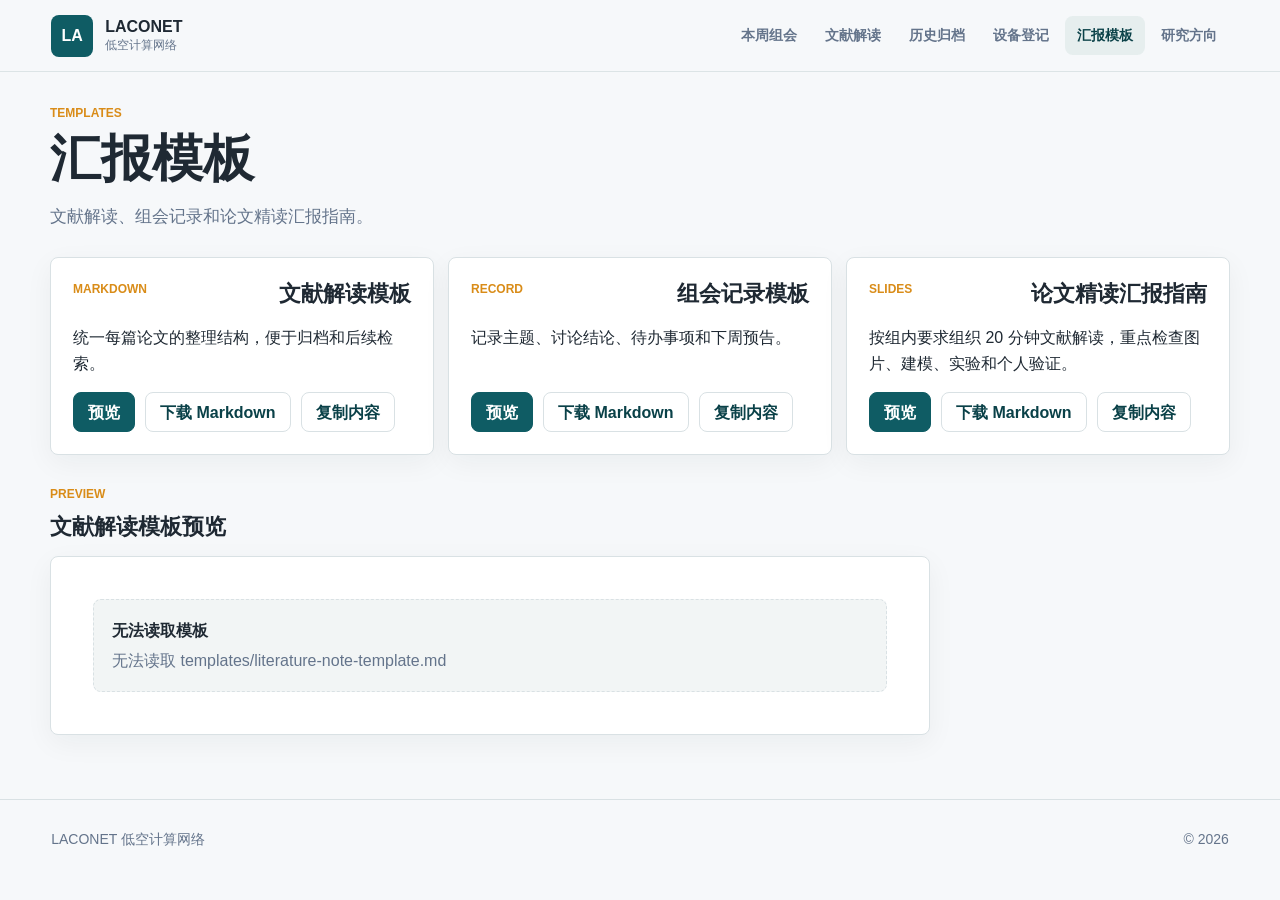
==== templates.html @ 21fc77a0 "Expand presentation guide" ====
<!doctype html>
<html lang="zh-CN">
  <head>
    <meta charset="utf-8">
    <meta name="viewport" content="width=device-width, initial-scale=1">
    <title>汇报模板 | LACONET</title>
    <meta name="description" content="LACONET 文献解读、组会记录与 PPT 检查模板。">
    <link rel="icon" href="assets/favicon.svg" type="image/svg+xml">
    <link rel="stylesheet" href="assets/css/styles.css">
  </head>
  <body data-page="templates">
    <header class="site-header">
      <a class="brand" href="index.html" aria-label="LACONET 首页">
        <span class="brand-mark">LA</span>
        <span>
          <strong>LACONET</strong>
          <small>低空计算网络</small>
        </span>
      </a>
      <nav class="site-nav" aria-label="主导航">
        <a href="index.html" data-nav="home">本周组会</a>
        <a href="papers.html" data-nav="papers">文献解读</a>
        <a href="archive.html" data-nav="archive">历史归档</a>
        <a href="equipment.html" data-nav="equipment">设备登记</a>
        <a href="templates.html" data-nav="templates">汇报模板</a>
        <a href="directions.html" data-nav="directions">研究方向</a>
      </nav>
    </header>

    <main class="page-shell">
      <section class="page-heading">
        <p class="eyebrow">Templates</p>
        <h1>汇报模板</h1>
        <p>文献解读、组会记录和论文精读汇报指南。</p>
      </section>

      <section class="template-grid">
        <article class="card template-card">
          <div class="card-head">
            <p class="eyebrow">Markdown</p>
            <h2>文献解读模板</h2>
          </div>
          <p>统一每篇论文的整理结构，便于归档和后续检索。</p>
          <div class="template-actions">
            <button class="button primary" type="button" data-template-select="literature">预览</button>
            <button class="button ghost" type="button" data-template-download="literature">下载 Markdown</button>
            <button class="button ghost" type="button" data-template-copy="literature">复制内容</button>
          </div>
        </article>
        <article class="card template-card">
          <div class="card-head">
            <p class="eyebrow">Record</p>
            <h2>组会记录模板</h2>
          </div>
          <p>记录主题、讨论结论、待办事项和下周预告。</p>
          <div class="template-actions">
            <button class="button primary" type="button" data-template-select="meeting">预览</button>
            <button class="button ghost" type="button" data-template-download="meeting">下载 Markdown</button>
            <button class="button ghost" type="button" data-template-copy="meeting">复制内容</button>
          </div>
        </article>
        <article class="card template-card">
          <div class="card-head">
            <p class="eyebrow">Slides</p>
            <h2>论文精读汇报指南</h2>
          </div>
          <p>按组内要求组织 20 分钟文献解读，重点检查图片、建模、实验和个人验证。</p>
          <div class="template-actions">
            <button class="button primary" type="button" data-template-select="slides">预览</button>
            <button class="button ghost" type="button" data-template-download="slides">下载 Markdown</button>
            <button class="button ghost" type="button" data-template-copy="slides">复制内容</button>
          </div>
        </article>
      </section>

      <section class="section-block">
        <div class="section-title">
          <p class="eyebrow">Preview</p>
          <h2 id="templatePreviewTitle">文献解读模板预览</h2>
        </div>
        <article class="article-body compact" id="templatePreview">
          <div class="skeleton-block tall"></div>
        </article>
      </section>
    </main>

    <footer class="site-footer">
      <span>LACONET 低空计算网络</span>
      <span>© <span id="currentYear"></span></span>
    </footer>

    <script src="assets/js/data.js"></script>
    <script src="assets/js/main.js"></script>
  </body>
</html>
---- assets/css/styles.css ----
:root {
  --bg: #f6f8fa;
  --surface: #ffffff;
  --surface-soft: #f2f5f5;
  --text: #1f2933;
  --muted: #64748b;
  --line: #d9e1e4;
  --primary: #0f5c64;
  --primary-dark: #0a4148;
  --accent: #d98c18;
  --accent-soft: #fff2d8;
  --green: #477b55;
  --blue: #2f7ca8;
  --rose: #9f3952;
  --shadow: 0 16px 42px rgba(20, 35, 45, 0.08);
  --radius: 8px;
  color-scheme: light;
}

* {
  box-sizing: border-box;
}

html {
  scroll-behavior: smooth;
}

body {
  margin: 0;
  background: var(--bg);
  color: var(--text);
  font-family: "Inter", "Segoe UI", "PingFang SC", "Microsoft YaHei", Arial, sans-serif;
  line-height: 1.6;
  letter-spacing: 0;
}

a {
  color: inherit;
  text-decoration: none;
}

button,
input,
select {
  font: inherit;
}

.site-header {
  position: sticky;
  top: 0;
  z-index: 20;
  display: flex;
  align-items: center;
  justify-content: space-between;
  gap: 24px;
  min-height: 72px;
  padding: 12px clamp(20px, 4vw, 56px);
  border-bottom: 1px solid rgba(217, 225, 228, 0.9);
  background: rgba(246, 248, 250, 0.94);
  backdrop-filter: blur(18px);
}

.brand {
  display: inline-flex;
  align-items: center;
  gap: 12px;
  min-width: 220px;
}

.brand-mark {
  display: grid;
  width: 42px;
  height: 42px;
  place-items: center;
  border-radius: var(--radius);
  background: var(--primary);
  color: #fff;
  font-weight: 800;
}

.brand strong,
.brand small {
  display: block;
  line-height: 1.15;
}

.brand small {
  color: var(--muted);
  font-size: 12px;
  margin-top: 3px;
}

.site-nav {
  display: flex;
  align-items: center;
  justify-content: flex-end;
  gap: 4px;
  flex-wrap: wrap;
}

.site-nav a {
  display: inline-flex;
  align-items: center;
  min-height: 38px;
  padding: 8px 12px;
  border-radius: var(--radius);
  color: var(--muted);
  font-size: 14px;
  font-weight: 650;
}

.site-nav a:hover,
.site-nav a[aria-current] {
  background: #e6eeee;
  color: var(--primary-dark);
}

.page-shell {
  width: min(1180px, calc(100% - 32px));
  margin: 0 auto;
  padding: 32px 0 64px;
}

.workbench-hero {
  display: grid;
  grid-template-columns: minmax(0, 0.9fr) minmax(460px, 1.1fr);
  gap: 28px;
  align-items: stretch;
  margin-bottom: 20px;
}

.hero-copy {
  display: flex;
  min-height: 320px;
  flex-direction: column;
  justify-content: center;
  padding: clamp(28px, 5vw, 56px);
  border: 1px solid var(--line);
  border-radius: var(--radius);
  background: var(--surface);
  box-shadow: var(--shadow);
}

.eyebrow {
  margin: 0 0 8px;
  color: var(--accent);
  font-size: 12px;
  font-weight: 800;
  letter-spacing: 0;
  text-transform: uppercase;
}

h1,
h2,
h3,
p {
  overflow-wrap: anywhere;
}

h1 {
  margin: 0;
  font-size: clamp(32px, 5vw, 56px);
  line-height: 1.08;
  letter-spacing: 0;
}

h2 {
  margin: 0;
  font-size: 22px;
  line-height: 1.25;
  letter-spacing: 0;
}

h3 {
  margin: 0;
  font-size: 18px;
  line-height: 1.35;
  letter-spacing: 0;
}

.hero-lede {
  max-width: 540px;
  margin: 18px 0 0;
  color: var(--muted);
  font-size: 18px;
}

.hero-actions,
.material-row {
  display: flex;
  flex-wrap: wrap;
  gap: 10px;
  margin-top: 22px;
}

.button,
.material {
  display: inline-flex;
  align-items: center;
  justify-content: center;
  min-height: 40px;
  padding: 9px 14px;
  border: 1px solid var(--line);
  border-radius: var(--radius);
  background: var(--surface);
  color: var(--primary-dark);
  font-weight: 750;
  line-height: 1.2;
}

.button.primary {
  border-color: var(--primary);
  background: var(--primary);
  color: #fff;
}

.button.ghost:hover,
.button.primary:hover,
.material:hover {
  transform: translateY(-1px);
}

.button.full {
  width: 100%;
}

.material.disabled {
  background: var(--surface-soft);
  color: var(--muted);
  cursor: default;
}

.network-panel {
  position: relative;
  min-height: 320px;
  overflow: hidden;
  border: 1px solid var(--line);
  border-radius: var(--radius);
  background: var(--surface);
  box-shadow: var(--shadow);
}

.network-panel canvas {
  display: block;
  width: 100%;
  height: 100%;
  min-height: 320px;
}

.network-legend {
  position: absolute;
  right: 18px;
  bottom: 16px;
  display: flex;
  gap: 12px;
  flex-wrap: wrap;
  padding: 8px 10px;
  border: 1px solid var(--line);
  border-radius: var(--radius);
  background: rgba(255, 255, 255, 0.86);
  color: var(--muted);
  font-size: 12px;
  font-weight: 750;
}

.legend-dot {
  display: inline-block;
  width: 9px;
  height: 9px;
  margin-right: 5px;
  border-radius: 999px;
}

.legend-dot.air {
  background: var(--primary);
}

.legend-dot.edge {
  background: var(--accent);
}

.legend-dot.ground {
  background: var(--muted);
}

.metric-strip {
  display: grid;
  grid-template-columns: repeat(4, minmax(0, 1fr));
  gap: 12px;
  margin: 22px 0;
}

.metric-strip article {
  min-height: 96px;
  padding: 18px;
  border: 1px solid var(--line);
  border-radius: var(--radius);
  background: var(--surface);
}

.metric-strip span {
  display: block;
  color: var(--primary);
  font-size: 26px;
  font-weight: 850;
  line-height: 1.1;
}

.metric-strip strong {
  display: block;
  margin-top: 8px;
  color: var(--muted);
  font-size: 13px;
}

.dashboard-grid {
  display: grid;
  grid-template-columns: repeat(3, minmax(0, 1fr));
  gap: 16px;
}

.span-2 {
  grid-column: span 2;
}

.card,
.filter-panel,
.archive-content,
.direction-detail,
.paper-hero,
.article-body,
.toc-panel {
  border: 1px solid var(--line);
  border-radius: var(--radius);
  background: var(--surface);
  box-shadow: 0 8px 28px rgba(20, 35, 45, 0.05);
}

.card {
  padding: 22px;
}

.card-head,
.result-toolbar {
  display: flex;
  align-items: flex-start;
  justify-content: space-between;
  gap: 16px;
  margin-bottom: 18px;
}

.card-head .eyebrow {
  margin-bottom: 5px;
}

.feature-title {
  margin-bottom: 18px;
  font-size: 24px;
}

.meeting-note {
  margin: 16px 0 0;
  padding: 12px 14px;
  border-left: 3px solid var(--accent);
  border-radius: 0 var(--radius) var(--radius) 0;
  background: var(--accent-soft);
  color: #744706;
  font-weight: 700;
}

.meta-grid {
  display: grid;
  grid-template-columns: repeat(2, minmax(0, 1fr));
  gap: 12px;
  margin: 0;
}

.meta-grid div {
  padding: 12px;
  border: 1px solid var(--line);
  border-radius: var(--radius);
  background: var(--surface-soft);
}

.meta-grid dt {
  margin: 0 0 4px;
  color: var(--muted);
  font-size: 12px;
  font-weight: 750;
}

.meta-grid dd {
  margin: 0;
  font-weight: 750;
}

.status {
  display: inline-flex;
  align-items: center;
  min-height: 28px;
  padding: 4px 9px;
  border-radius: 999px;
  background: #e7eceb;
  color: var(--primary-dark);
  font-size: 12px;
  font-weight: 800;
  white-space: nowrap;
}

.status.pending {
  background: var(--accent-soft);
  color: #89540d;
}

.status.archived {
  background: #e8f2ea;
  color: #2e5f3b;
}

.status.warning {
  background: #fbe7eb;
  color: #843047;
}

.check-list {
  display: grid;
  gap: 12px;
  padding: 0;
  margin: 0;
  list-style: none;
}

.check-list li {
  position: relative;
  padding-left: 24px;
  font-weight: 700;
}

.check-list li::before {
  content: "";
  position: absolute;
  left: 0;
  top: 9px;
  width: 10px;
  height: 10px;
  border-radius: 999px;
  background: var(--accent);
}

.paper-list,
.paper-grid,
.template-grid {
  display: grid;
  gap: 14px;
}

.paper-grid {
  grid-template-columns: repeat(2, minmax(0, 1fr));
}

.paper-card {
  display: flex;
  min-height: 260px;
  flex-direction: column;
  padding: 18px;
  border: 1px solid var(--line);
  border-radius: var(--radius);
  background: #fff;
}

.paper-card-top,
.paper-hero-meta {
  display: flex;
  align-items: center;
  gap: 10px;
  flex-wrap: wrap;
  color: var(--muted);
  font-size: 13px;
  font-weight: 700;
}

.paper-card h3 {
  margin: 14px 0 8px;
}

.paper-card h3 a:hover,
.compact-list a:hover strong,
.archive-papers a:hover,
.question-list a:hover strong {
  color: var(--primary);
}

.paper-card p {
  margin: 0 0 12px;
}

.paper-meta,
.muted {
  color: var(--muted);
}

.tag-row {
  display: flex;
  flex-wrap: wrap;
  gap: 7px;
  margin-top: auto;
}

.tag {
  display: inline-flex;
  align-items: center;
  min-height: 28px;
  padding: 4px 9px;
  border: 1px solid #d9e5e4;
  border-radius: 999px;
  background: #eef5f4;
  color: var(--primary-dark);
  font-size: 12px;
  font-weight: 750;
}

.compact-list,
.question-list {
  display: grid;
  gap: 10px;
}

.compact-list a,
.question-list a {
  display: grid;
  gap: 3px;
  padding: 12px 0;
  border-bottom: 1px solid var(--line);
}

.compact-list a:last-child,
.question-list a:last-child {
  border-bottom: 0;
}

.compact-list span,
.question-list span {
  color: var(--muted);
  font-size: 13px;
}

.quick-link-grid {
  display: grid;
  grid-template-columns: repeat(2, minmax(0, 1fr));
  gap: 10px;
}

.quick-link-grid a {
  min-height: 72px;
  padding: 14px;
  border: 1px solid var(--line);
  border-radius: var(--radius);
  background: var(--surface-soft);
  font-weight: 800;
}

.quick-link-grid a:hover {
  border-color: var(--primary);
  color: var(--primary);
}

.section-block {
  margin-top: 30px;
}

.section-title {
  margin-bottom: 16px;
}

.direction-grid,
.direction-map {
  display: grid;
  grid-template-columns: repeat(5, minmax(0, 1fr));
  gap: 12px;
}

.direction-card {
  display: grid;
  gap: 8px;
  min-height: 112px;
  padding: 18px;
  border-radius: var(--radius);
  background: var(--surface);
  border: 1px solid var(--line);
}

.direction-card strong {
  font-size: 18px;
}

.direction-card span {
  color: var(--muted);
  font-size: 13px;
}

.direction-card.teal,
.direction-detail.teal {
  border-top: 4px solid var(--primary);
}

.direction-card.green,
.direction-detail.green {
  border-top: 4px solid var(--green);
}

.direction-card.blue,
.direction-detail.blue {
  border-top: 4px solid var(--blue);
}

.direction-card.amber,
.direction-detail.amber {
  border-top: 4px solid var(--accent);
}

.direction-card.rose,
.direction-detail.rose {
  border-top: 4px solid var(--rose);
}

.page-heading {
  max-width: 820px;
  margin-bottom: 26px;
}

.page-heading h1 {
  font-size: clamp(34px, 4vw, 52px);
}

.page-heading p:last-child {
  color: var(--muted);
  font-size: 17px;
}

.library-layout {
  display: grid;
  grid-template-columns: 280px minmax(0, 1fr);
  gap: 18px;
  align-items: start;
}

.filter-panel {
  position: sticky;
  top: 94px;
  display: grid;
  gap: 14px;
  padding: 18px;
}

.filter-panel label {
  display: grid;
  gap: 7px;
  color: var(--muted);
  font-size: 13px;
  font-weight: 750;
}

.filter-panel input,
.filter-panel select {
  width: 100%;
  min-height: 42px;
  padding: 9px 10px;
  border: 1px solid var(--line);
  border-radius: var(--radius);
  background: #fff;
  color: var(--text);
}

.library-results {
  min-width: 0;
}

.result-toolbar {
  min-height: 52px;
  padding: 14px 16px;
  border: 1px solid var(--line);
  border-radius: var(--radius);
  background: var(--surface);
}

.result-toolbar span {
  color: var(--muted);
}

.detail-shell {
  width: min(1120px, calc(100% - 32px));
}

.paper-hero {
  padding: clamp(24px, 4vw, 42px);
  margin-bottom: 18px;
}

.paper-hero h1 {
  max-width: 920px;
  font-size: clamp(28px, 4vw, 44px);
}

.paper-hero .summary {
  max-width: 860px;
  color: var(--muted);
  font-size: 18px;
}

.detail-layout {
  display: grid;
  grid-template-columns: minmax(0, 1fr) 230px;
  gap: 18px;
  align-items: start;
}

.article-body {
  min-width: 0;
  padding: clamp(22px, 4vw, 42px);
}

.article-body.compact {
  max-width: 880px;
}

.article-body h1 {
  margin-bottom: 24px;
  font-size: 34px;
}

.article-body h2 {
  margin-top: 32px;
  padding-top: 18px;
  border-top: 1px solid var(--line);
}

.article-body h3 {
  margin-top: 24px;
}

.article-body p,
.article-body li {
  color: #334155;
}

.article-body .task-item {
  display: flex;
  gap: 8px;
  align-items: flex-start;
  list-style: none;
}

.article-body .task-item input {
  margin-top: 5px;
  accent-color: var(--primary);
}

.article-body a {
  color: var(--primary);
  font-weight: 750;
}

.article-body pre {
  overflow: auto;
  padding: 16px;
  border-radius: var(--radius);
  background: #17242b;
  color: #eef5f4;
}

.article-body code {
  padding: 2px 5px;
  border-radius: 5px;
  background: #e9eeee;
}

.article-body pre code {
  padding: 0;
  background: transparent;
}

.article-body table {
  width: 100%;
  border-collapse: collapse;
  margin: 18px 0;
  font-size: 14px;
}

.article-body th,
.article-body td {
  padding: 10px;
  border: 1px solid var(--line);
  text-align: left;
  vertical-align: top;
}

.article-body th {
  background: var(--surface-soft);
}

.toc-panel {
  position: sticky;
  top: 94px;
  padding: 18px;
}

.toc-panel strong {
  display: block;
  margin-bottom: 12px;
}

.toc-panel nav {
  display: grid;
  gap: 6px;
}

.toc-panel a {
  padding: 6px 0;
  color: var(--muted);
  font-size: 14px;
}

.toc-panel a:hover {
  color: var(--primary);
}

.toc-panel .toc-h3 {
  padding-left: 12px;
  font-size: 13px;
}

.archive-timeline {
  display: grid;
  gap: 18px;
}

.archive-item {
  display: grid;
  grid-template-columns: 150px minmax(0, 1fr);
  gap: 16px;
}

.archive-date {
  padding-top: 20px;
}

.archive-date strong,
.archive-date span {
  display: block;
}

.archive-date strong {
  color: var(--primary);
  font-size: 22px;
}

.archive-date span {
  color: var(--muted);
  font-size: 13px;
}

.archive-content {
  padding: 22px;
}

.archive-papers {
  display: grid;
  gap: 8px;
  margin-top: 16px;
}

.hero-related {
  margin-top: 22px;
}

.archive-papers a {
  display: grid;
  gap: 4px;
  padding: 12px;
  border-radius: var(--radius);
  background: var(--surface-soft);
  font-weight: 800;
}

.archive-papers span {
  color: var(--muted);
  font-size: 13px;
  font-weight: 650;
}

.template-grid {
  grid-template-columns: repeat(3, minmax(0, 1fr));
}

.template-card {
  display: flex;
  flex-direction: column;
}

.template-card p {
  margin-top: 0;
}

.template-actions {
  display: flex;
  flex-wrap: wrap;
  gap: 10px;
  margin-top: auto;
}

.template-actions .button {
  cursor: pointer;
}

.template-actions .button[aria-pressed] {
  border-color: var(--primary);
  background: #e6eeee;
  color: var(--primary-dark);
}

.direction-map {
  grid-template-columns: repeat(2, minmax(0, 1fr));
}

.direction-detail {
  display: grid;
  gap: 18px;
  min-height: 280px;
  padding: 24px;
}

.direction-detail h2 {
  font-size: 28px;
}

.empty-state,
.alert {
  display: grid;
  gap: 4px;
  padding: 18px;
  border: 1px dashed var(--line);
  border-radius: var(--radius);
  background: var(--surface-soft);
  color: var(--muted);
}

.empty-state strong {
  color: var(--text);
}

.alert {
  margin-bottom: 20px;
  border-style: solid;
  border-color: #f1c78e;
  background: var(--accent-soft);
  color: #744706;
}

.skeleton-block {
  min-height: 160px;
  border-radius: var(--radius);
  background: linear-gradient(90deg, #eef2f3 0%, #f8fafb 50%, #eef2f3 100%);
  background-size: 200% 100%;
  animation: shimmer 1.5s infinite linear;
}

.skeleton-block.small {
  min-height: 90px;
}

.skeleton-block.tall {
  min-height: 460px;
}

@keyframes shimmer {
  from {
    background-position: 0 0;
  }
  to {
    background-position: -200% 0;
  }
}

.site-footer {
  display: flex;
  justify-content: space-between;
  gap: 16px;
  padding: 28px clamp(20px, 4vw, 56px);
  border-top: 1px solid var(--line);
  color: var(--muted);
  font-size: 14px;
}

.equipment-layout {
  display: grid;
  grid-template-columns: minmax(0, 1fr) 320px;
  gap: 18px;
  align-items: start;
}

.equipment-main,
.equipment-side {
  min-width: 0;
}

.equipment-side {
  display: grid;
  gap: 16px;
}

.equipment-grid,
.usage-list {
  display: grid;
  gap: 14px;
}

.equipment-grid {
  grid-template-columns: repeat(2, minmax(0, 1fr));
}

.equipment-card {
  display: flex;
  min-height: 300px;
  flex-direction: column;
  padding: 18px;
  border: 1px solid var(--line);
  border-radius: var(--radius);
  background: #fff;
}

.equipment-card h3 {
  margin: 14px 0 0;
}

.equipment-card p {
  margin: 0 0 12px;
}

.equipment-status {
  display: inline-flex;
  align-items: center;
  min-height: 28px;
  padding: 4px 9px;
  border-radius: 999px;
  background: #e7eceb;
  color: var(--primary-dark);
  font-size: 12px;
  font-weight: 800;
  white-space: nowrap;
}

.equipment-status.available {
  background: #e8f2ea;
  color: #2e5f3b;
}

.equipment-status.in-use {
  background: var(--accent-soft);
  color: #89540d;
}

.equipment-status.maintenance {
  background: #fbe7eb;
  color: #843047;
}

.equipment-status.pending {
  background: #e8f0fb;
  color: #245b87;
}

.equipment-status.done {
  background: #eef5f4;
  color: var(--primary-dark);
}

.equipment-meta {
  display: grid;
  gap: 8px;
  margin: 16px 0;
}

.equipment-meta div {
  display: flex;
  justify-content: space-between;
  gap: 12px;
  padding-bottom: 8px;
  border-bottom: 1px solid var(--line);
}

.equipment-meta dt,
.equipment-meta dd {
  margin: 0;
}

.equipment-meta dt {
  color: var(--muted);
  font-size: 13px;
  font-weight: 750;
}

.equipment-meta dd {
  text-align: right;
  font-weight: 800;
}

.disabled-action {
  opacity: 0.72;
  cursor: default;
}

.usage-item {
  display: grid;
  grid-template-columns: 150px minmax(0, 1fr);
  gap: 16px;
}

.usage-time {
  padding-top: 20px;
}

.usage-time strong,
.usage-time span {
  display: block;
}

.usage-time strong {
  color: var(--primary);
  font-size: 22px;
}

.usage-time span {
  color: var(--muted);
  font-size: 13px;
}

.usage-content {
  padding: 22px;
  border: 1px solid var(--line);
  border-radius: var(--radius);
  background: var(--surface);
  box-shadow: 0 8px 28px rgba(20, 35, 45, 0.05);
}

.usage-content p {
  margin: 0 0 14px;
}

.usage-meta {
  display: flex;
  flex-wrap: wrap;
  gap: 8px;
}

.usage-meta span {
  display: inline-flex;
  min-height: 30px;
  align-items: center;
  padding: 5px 9px;
  border-radius: 999px;
  background: var(--surface-soft);
  color: var(--muted);
  font-size: 13px;
  font-weight: 750;
}

@media (max-width: 980px) {
  .equipment-layout,
  .usage-item {
    grid-template-columns: 1fr;
  }

  .equipment-grid {
    grid-template-columns: repeat(2, minmax(0, 1fr));
  }
}

@media (max-width: 680px) {
  .equipment-grid {
    grid-template-columns: 1fr;
  }
}

@media (max-width: 980px) {
  .site-header {
    align-items: flex-start;
    flex-direction: column;
  }

  .site-nav {
    justify-content: flex-start;
  }

  .workbench-hero,
  .library-layout,
  .detail-layout,
  .archive-item {
    grid-template-columns: 1fr;
  }

  .filter-panel,
  .toc-panel {
    position: static;
  }

  .dashboard-grid,
  .metric-strip,
  .direction-grid,
  .direction-map,
  .template-grid {
    grid-template-columns: repeat(2, minmax(0, 1fr));
  }

  .span-2 {
    grid-column: span 2;
  }
}

@media (max-width: 680px) {
  .page-shell {
    width: min(100% - 24px, 1180px);
    padding-top: 20px;
  }

  .site-header {
    padding: 12px;
  }

  .brand {
    min-width: 0;
  }

  .site-nav {
    width: 100%;
    display: grid;
    grid-template-columns: repeat(2, minmax(0, 1fr));
  }

  .site-nav a {
    justify-content: center;
  }

  .workbench-hero {
    gap: 12px;
  }

  .hero-copy {
    min-height: auto;
    padding: 24px;
  }

  .network-panel,
  .network-panel canvas {
    min-height: 260px;
  }

  .dashboard-grid,
  .metric-strip,
  .direction-grid,
  .direction-map,
  .template-grid,
  .paper-grid,
  .meta-grid {
    grid-template-columns: 1fr;
  }

  .span-2 {
    grid-column: span 1;
  }

  .card-head,
  .result-toolbar {
    align-items: flex-start;
    flex-direction: column;
  }

  .quick-link-grid {
    grid-template-columns: 1fr;
  }

  .site-footer {
    flex-direction: column;
    padding: 22px 12px;
  }
}
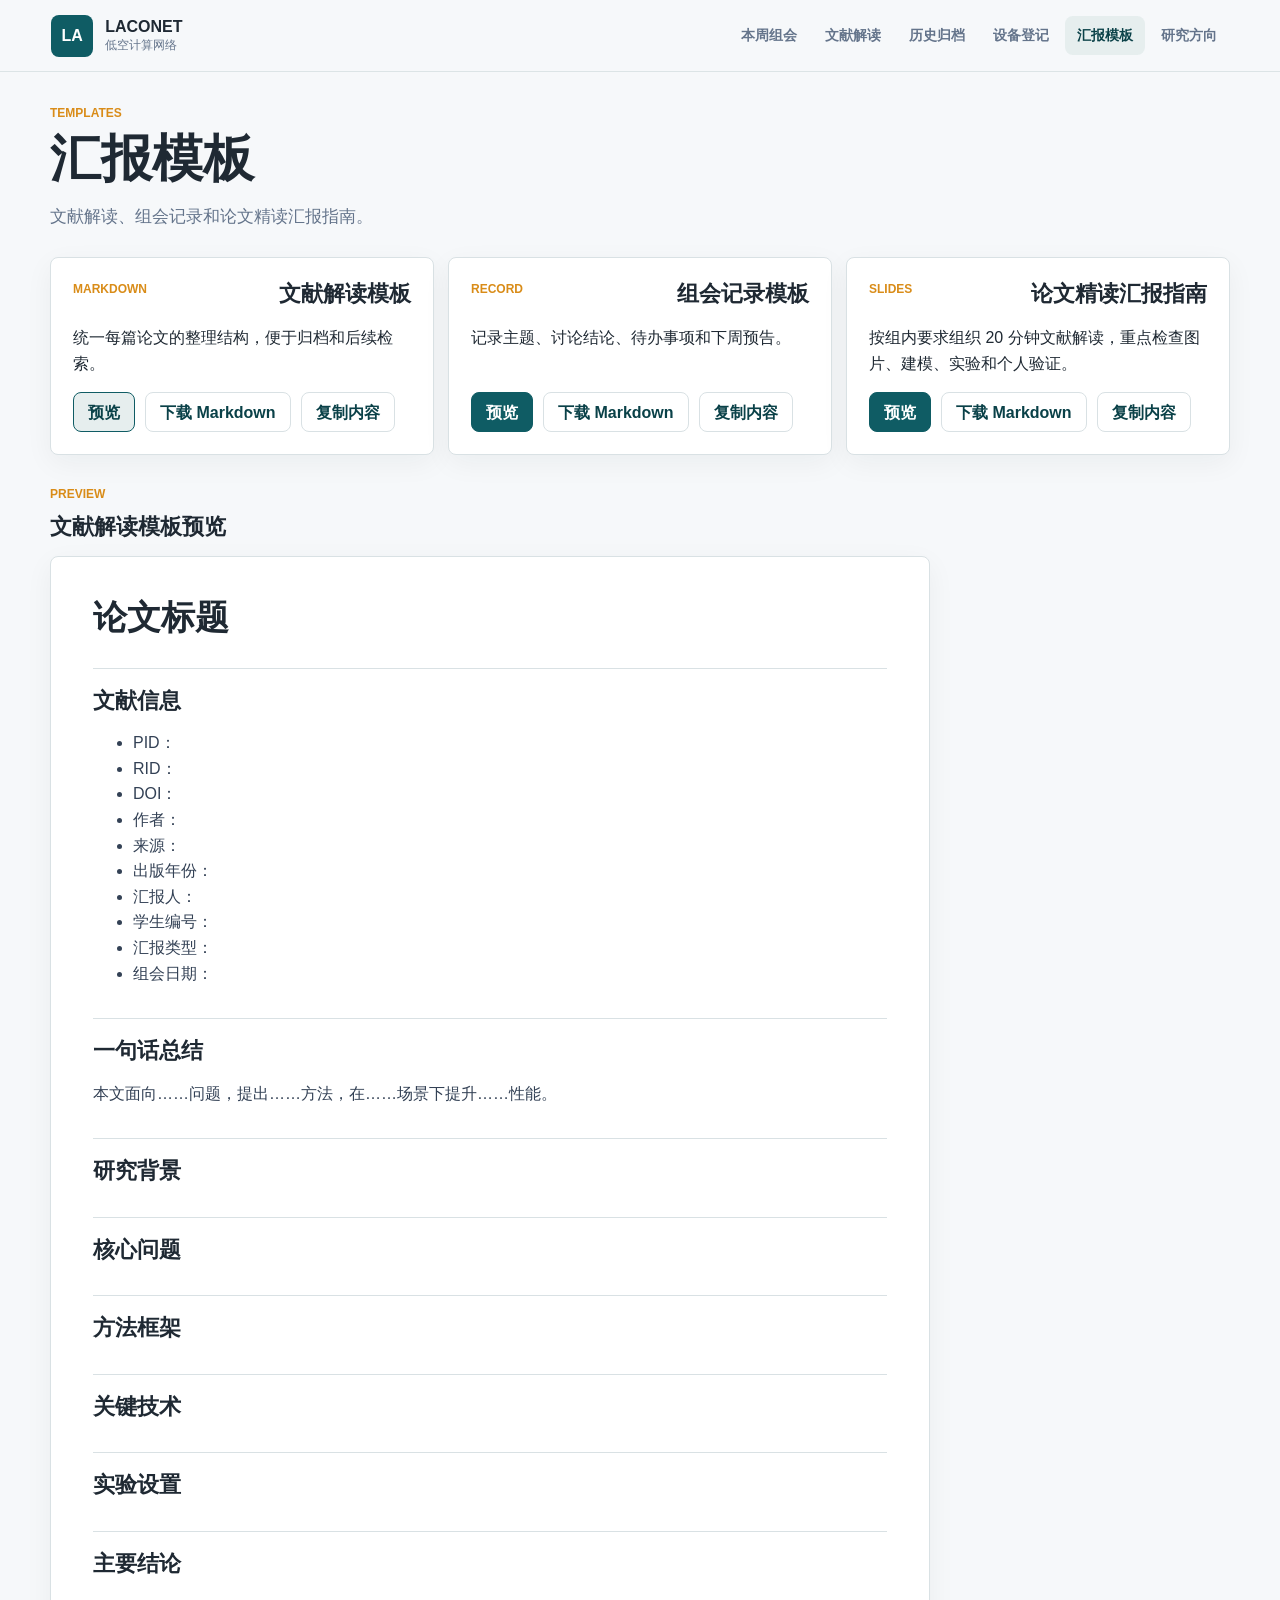
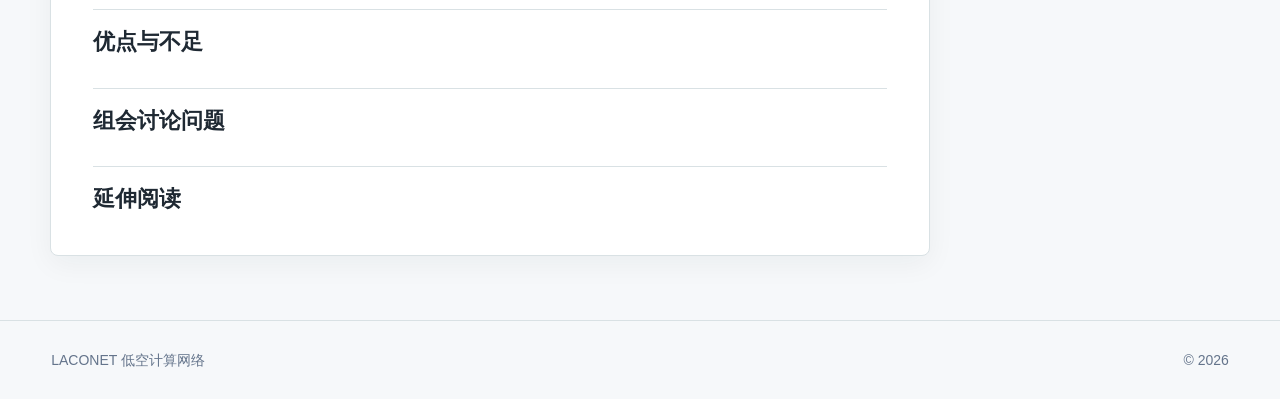
==== commit 2f1a0cef: "Implement PID and RID report model" ====
--- a/templates.html
+++ b/templates.html
@@ -6,7 +6,7 @@
     <title>汇报模板 | LACONET</title>
     <meta name="description" content="LACONET 文献解读、组会记录与 PPT 检查模板。">
     <link rel="icon" href="assets/favicon.svg" type="image/svg+xml">
-    <link rel="stylesheet" href="assets/css/styles.css">
+    <link rel="stylesheet" href="assets/css/styles.css?v=20260904-pid-rid">
   </head>
   <body data-page="templates">
     <header class="site-header">
@@ -89,7 +89,7 @@
       <span>© <span id="currentYear"></span></span>
     </footer>
 
-    <script src="assets/js/data.js"></script>
-    <script src="assets/js/main.js"></script>
+    <script src="assets/js/data.js?v=20260904-pid-rid"></script>
+    <script src="assets/js/main.js?v=20260904-pid-rid"></script>
   </body>
 </html>
--- a/assets/css/styles.css
+++ b/assets/css/styles.css
@@ -499,6 +499,31 @@
   color: var(--muted);
 }
 
+.id-row {
+  display: flex;
+  flex-wrap: wrap;
+  gap: 6px;
+}
+
+.id-chip {
+  display: inline-flex;
+  max-width: 100%;
+  padding: 3px 6px;
+  border-radius: 5px;
+  background: #e9eeee;
+  color: var(--primary-dark);
+  font-size: 12px;
+  font-weight: 750;
+  line-height: 1.4;
+  white-space: normal;
+  overflow-wrap: anywhere;
+}
+
+.id-chip.soft {
+  background: #f2f5f5;
+  color: var(--muted);
+}
+
 .tag-row {
   display: flex;
   flex-wrap: wrap;
